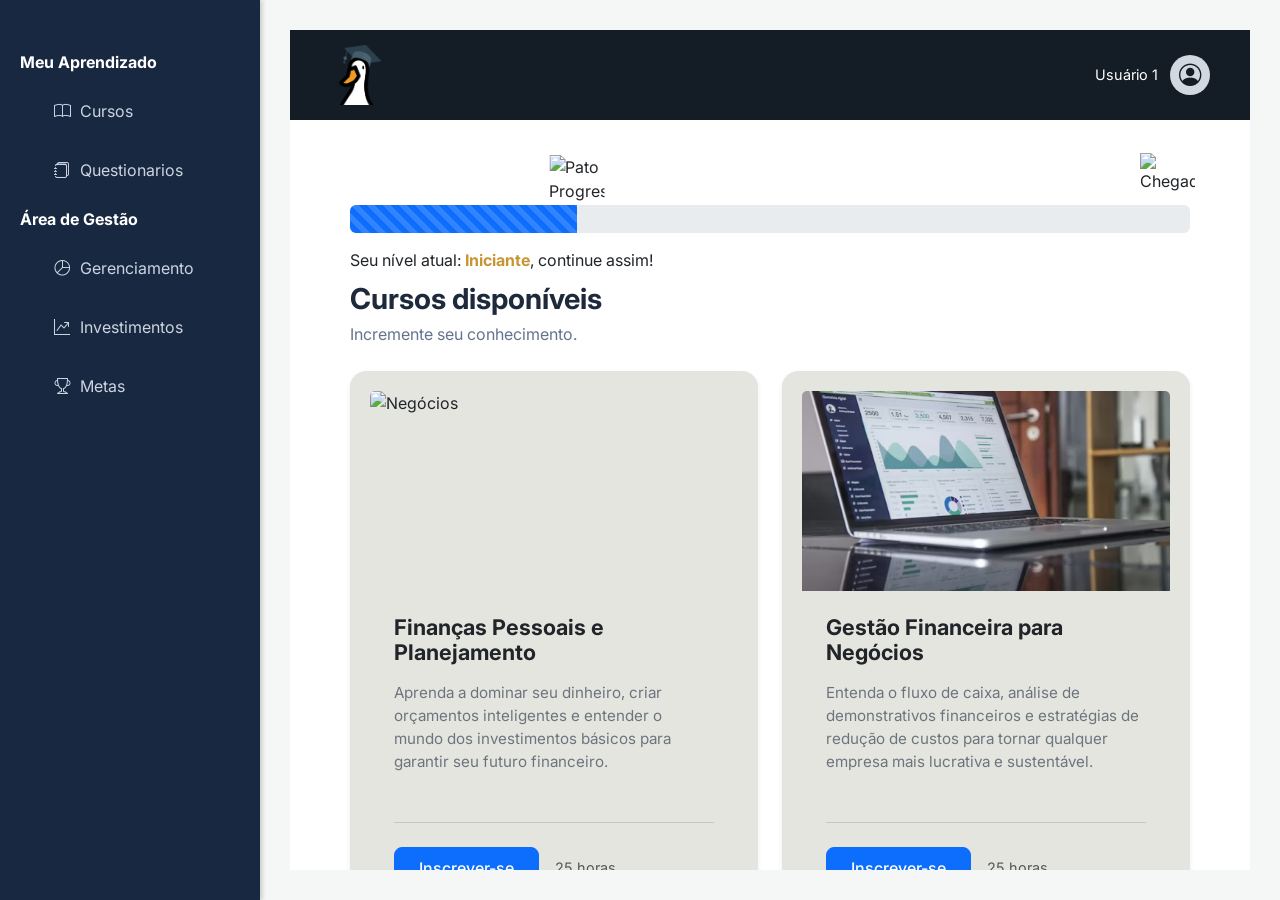
==== aprendizado.html @ 82c851e8 "replanejamento da responsividade e da barra lateral, adicionado conteúdo sobre questionarios e metas" ====
<!DOCTYPE html>
<html lang="en">
<head>
    <meta charset="UTF-8">
    <meta name="viewport" content="width=device-width, initial-scale=1.0">
    <title>Aprendizado - Quackly</title>
    <link href="https://cdn.jsdelivr.net/npm/bootstrap@5.3.3/dist/css/bootstrap.min.css" rel="stylesheet">
    <link rel="stylesheet" href="https://cdn.jsdelivr.net/npm/bootstrap-icons@1.13.1/font/bootstrap-icons.min.css">
    <link rel="stylesheet" href="styles/aprendizado.css">
    <link rel="icon" type="image/png" href="images/quackly_logo.png">
</head>
<body>
    
    <!-- GATILHO SEM JS: Checkbox oculto para controlar a sidebar -->
    <input type="checkbox" id="sidebar-toggle">

    <!-- BOTÃO HAMBÚRGUER: Visível apenas no mobile -->
    <label for="sidebar-toggle" class="hamburger-menu">
        <i class="bi bi-list"></i>
    </label>

    <!-- BARRA LATERAL (SIDEBAR) -->
    <aside class="sidebar-container">
        <div class="sidebar-header">
            <span class="sidebar-title"></span>
            <!-- Botão de fechar visível apenas no mobile -->
            <label for="sidebar-toggle" class="close-menu">
                <i class="bi bi-x-lg"></i>
            </label>
        </div>
        <nav class="sidebar-nav">
            <ul>
                <li><b>Meu Aprendizado</b></a></li>
                    <li style="margin-left: 24px;"><a href="aprendizado.html#cursos"><i class="bi bi-book"></i>Cursos</a></li>
                    <li style="margin-left: 24px;"><a href="aprendizado.html#questionarios"><i class="bi bi-journals"></i></i>Questionarios</a></li>
                <li><b>Área de Gestão</b></a></li>
                    <li style="margin-left: 24px;"><a href="gestao.html"><i class="bi bi-pie-chart"></i> Gerenciamento</a></li>
                    <li style="margin-left: 24px;"><a href="gestao.html#investimentos"><i class="bi bi-graph-up-arrow"></i>Investimentos</a></li>
                    <li style="margin-left: 24px;"><a href="gestao.html#metas"><i class="bi bi-trophy"></i> Metas</a></li>
            </ul>
        </nav>
    </aside>

    <!-- CONTEÚDO PRINCIPAL -->
    <div class="main-container">
        <div class="header">
            <div class="logo-placeholder">
                <img src="images/quackly_logo.png" alt="Logo Pato">
            </div>
            <div class="user-profile">
                <span>Usuário 1</span>
                <div class="user-avatar">
                    <i class="bi bi-person-circle"></i>
                </div>
            </div>
        </div>
        <!-- Content Area -->
            <div class="content">

                <section id="cursos" class="section">
                    <!-- Container posicionado para segurar as imagens por cima da barra -->
                    <div class="custom-progress-wrapper" style="position: relative; margin-top: 35px; margin-bottom: 15px;">
                        
                        <!-- IMAGEM 1: Fica exatamente em cima do fim da barra percorrida (Mude o left para a mesma % do preenchimento) -->
                        <img src="images/quacklylogo2.png" class="progress-duck-avatar" alt="Pato Progresso" 
                            style="position: absolute; left: 27%; top: -50px; transform: translateX(-50%); width: 55px; height: 55px; z-index: 10;">

                        <!-- IMAGEM 2: Fica em cima do fim da barra total (100%) -->
                        <img src="images/flagquackly.png" class="progress-final-flag" alt="Chegada" 
                            style="position: absolute; right: -5px; top: -52px; width: 55px; height: 55px; z-index: 10;">

                        <!-- Sua Barra de Progresso do Bootstrap -->
                        <div class="progress" role="progressbar" aria-label="Example 20px high" aria-valuenow="27" aria-valuemin="0" aria-valuemax="100" style="height: 28px;">
                            <div class="progress-bar progress-bar-striped progress-bar-animated" style="width: 27%"></div>
                        </div>
                    </div>

                    <div class="level-text" style="margin-bottom: 10px;">
                        Seu nível atual: <b style="color: #c79633;">Iniciante</b>, continue assim!
                    </div>

                    <div style="display: flex; justify-content: space-between; align-items: center;">
                        <h2 class="section-title">Cursos disponíveis</h2>
                    </div>

                    <!-- Grid de Cursos -->
                    <div class="courses-grid">
                    <p class="section-subtitle">Incremente seu conhecimento.</p>
                    <div class="row row-cols-1 row-cols-md-2 g-4">
    
                            <!-- CARD 1 -->
                            <div class="col">
                                <div class="card border-0 shadow-sm rounded-4 h-100 overflow-hidden" style="background-color: #e5e5e0;">
                                    <img src="images/gestaofinanceira.png" class="card-img-top object-fit-cover" alt="Negócios" style="height: 200px;">
                                    <div class="card-body p-4 d-flex flex-column">
                                        <h3 class="card-title fw-bold text-dark mb-3" style="font-size: 1.35rem;">
                                            Finanças Pessoais e Planejamento
                                        </h3>
                                        <p class="card-text text-secondary lh-base mb-4 flex-grow-1" style="font-size: 0.95rem;">
                                            Aprenda a dominar seu dinheiro, criar orçamentos inteligentes e entender o mundo dos investimentos básicos para garantir seu futuro financeiro.
                                        </p>
                                        <hr class="text-black-50 my-4 opacity-25">
                                        <div class="d-flex align-items-center justify-content-between text-secondary" style="font-size: 0.9rem;">
                                            <div class="d-flex align-items-center justify-content-between text-secondary" style="font-size: 0.9rem;">
                                                <button class="btn btn-primary fw-medium px-4 py-2 rounded-3 text-nowrap">
                                                    Inscrever-se
                                                </button>
                                                <div class="text-muted text-nowrap mx-3 flex-grow-1">
                                                    25 horas
                                                </div>
                                            </div>
                                        </div>
                                    </div>
                                </div>
                            </div>

                            <!-- CARD 2 -->
                            <div class="col">
                                <div class="card border-0 shadow-sm rounded-4 h-100 overflow-hidden" style="background-color: #e5e5e0;">
                                    <img src="images/notebookCurso.png" class="card-img-top object-fit-cover" alt="Negócios" style="height: 200px;">
                                    <div class="card-body p-4 d-flex flex-column">
                                        <h3 class="card-title fw-bold text-dark mb-3" style="font-size: 1.35rem;">
                                            Gestão Financeira para Negócios
                                        </h3>
                                        <p class="card-text text-secondary lh-base mb-4 flex-grow-1" style="font-size: 0.95rem;">
                                            Entenda o fluxo de caixa, análise de demonstrativos financeiros e estratégias de redução de custos para tornar qualquer empresa mais lucrativa e sustentável.
                                        </p>
                                        <hr class="text-black-50 my-4 opacity-25">
                                        <div class="d-flex align-items-center justify-content-between text-secondary" style="font-size: 0.9rem;">
                                            <div class="d-flex align-items-center justify-content-between text-secondary" style="font-size: 0.9rem;">
                                                <button class="btn btn-primary fw-medium px-4 py-2 rounded-3 text-nowrap">
                                                    Inscrever-se
                                                </button>
                                                <div class="text-muted text-nowrap mx-3 flex-grow-1">
                                                    25 horas
                                                </div>
                                            </div>
                                        </div>
                                    </div>
                                </div>
                            </div>

                        </div>
                    </div>
                </section>

                <section id="questionarios" class="section">
                    <h1 class="section-title">Questionários</h1>
                    <p class="section-subtitle">Teste seus conhecimentos.</p>
                    <!-- Grid de questionarios -->
                    <div class="courses-grid">
                    <div class="row row-cols-1 row-cols-md-3 g-4">
    
                            <!-- CARD 1 -->
                            <div class="col">
                                <div class="card border-0 shadow-sm rounded-4 h-100 overflow-hidden" style="background-color: #e5e5e0;">
                                    <div class="card-body p-4 d-flex flex-column">
                                        <h3 class="card-title fw-bold text-dark mb-3" style="font-size: 1.35rem;">
                                            Dominando suas Finanças Pessoais
                                        </h3>
                                        <p class="card-text text-secondary lh-base mb-4 flex-grow-1" style="font-size: 0.95rem;">
                                            Teste seus conhecimentos sobre planejamento financeiro, investimentos e controle de gastos. Responda às perguntas para avaliar sua saúde financeira e ganhe recompensas ao concluir o questionário!
                                        </p>
                                        <hr class="text-black-50 my-4 opacity-25">
                                        <div class="d-flex align-items-center justify-content-between text-secondary" style="font-size: 0.9rem;">
                                            <div class="d-flex align-items-center justify-content-between text-secondary" style="font-size: 0.9rem;">
                                                <button class="btn btn-primary fw-medium px-4 py-2 rounded-3 text-nowrap">
                                                    Inscrever-se
                                                </button>
                                                <div class="text-muted text-nowrap mx-3 flex-grow-1">
                                                    15 questões
                                                </div>
                                            </div>
                                        </div>
                                    </div>
                                </div>
                            </div>
                            <!-- CARD 2 -->
                            <div class="col">
                                <div class="card border-0 shadow-sm rounded-4 h-100 overflow-hidden" style="background-color: #e5e5e0;">
                                    <div class="card-body p-4 d-flex flex-column">
                                        <h3 class="card-title fw-bold text-dark mb-3" style="font-size: 1.35rem;">
                                            Desafio do Investidor Iniciante
                                        </h3>
                                        <p class="card-text text-secondary lh-base mb-4 flex-grow-1" style="font-size: 0.95rem;">
                                            Descubra se você está pronto para fazer o seu dinheiro render. Entenda os conceitos básicos de renda fixa, renda variável e saiba como montar a sua primeira reserva de emergência de forma segura.
                                        </p>
                                        <hr class="text-black-50 my-4 opacity-25">
                                        <div class="d-flex align-items-center justify-content-between text-secondary" style="font-size: 0.9rem;">
                                            <div class="d-flex align-items-center justify-content-between text-secondary" style="font-size: 0.9rem;">
                                                <button class="btn btn-primary fw-medium px-4 py-2 rounded-3 text-nowrap">
                                                    Inscrever-se
                                                </button>
                                                <div class="text-muted text-nowrap mx-3 flex-grow-1">
                                                    15 questões
                                                </div>
                                            </div>
                                        </div>
                                    </div>
                                </div>
                            </div>
                            <!-- CARD 3 -->
                            <div class="col">
                                <div class="card border-0 shadow-sm rounded-4 h-100 overflow-hidden" style="background-color: #e5e5e0;">
                                    <div class="card-body p-4 d-flex flex-column">
                                        <h3 class="card-title fw-bold text-dark mb-3" style="font-size: 1.35rem;">
                                            Orçamento Inteligente e Consumo Consciente
                                        </h3>
                                        <p class="card-text text-secondary lh-base mb-4 flex-grow-1" style="font-size: 0.95rem;">
                                            Você sabe para onde vai o seu dinheiro no fim do mês? Avalie seus hábitos de consumo, aprenda a identificar despesas desnecessárias e monte uma estratégia eficiente para sair das dívidas e poupar mais.
                                        </p>
                                        <hr class="text-black-50 my-4 opacity-25">
                                        <div class="d-flex align-items-center justify-content-between text-secondary" style="font-size: 0.9rem;">
                                            <div class="d-flex align-items-center justify-content-between text-secondary" style="font-size: 0.9rem;">
                                                <button class="btn btn-primary fw-medium px-4 py-2 rounded-3 text-nowrap">
                                                    Inscrever-se
                                                </button>
                                                <div class="text-muted text-nowrap mx-3 flex-grow-1">
                                                    20 questões
                                                </div>
                                            </div>
                                        </div>
                                    </div>
                                </div>
                            </div>
                </section>

            </div>
        </div>
    </div>
</body>
</html>
---- styles/aprendizado.css ----
@import url("https://cdn.jsdelivr.net/npm/bootstrap-icons@1.13.1/font/bootstrap-icons.min.css");
@import url('https://fonts.googleapis.com/css2?family=Inter:wght@300;400;500;600;700&display=swap');

/* ==========================================================================
   1. EDIÇÃO GERAL & RESET
   ========================================================================== */
* {
    margin: 0;
    padding: 0;
    box-sizing: border-box;
    font-family: 'Inter', 'Segoe UI', Tahoma, Geneva, Verdana, sans-serif;
}

html {
    scroll-behavior: smooth;
}

body {
    background-color: #f4f7f6;
    display: flex;
    min-height: 100vh;
    overflow-x: hidden;
}

/* ==========================================================================
   2. SIDEBAR RESPONSIVA SEM JS (Estilo Limpo)
   ========================================================================== */
#sidebar-toggle {
    display: none;
}

.hamburger-menu {
    position: fixed;
    top: 15px;
    left: 15px;
    font-size: 24px;
    background-color: #141d26;
    color: white;
    padding: 6px 12px;
    border-radius: 4px;
    cursor: pointer;
    z-index: 1050;
}

.sidebar {
    position: fixed;
    top: 0;
    left: -260px;
    width: 260px;
    height: 100vh;
    background-color: #383b42;
    color: #ffffff;
    padding: 25px;
    transition: left 0.3s ease-in-out;
    z-index: 1040;
    display: flex;
    flex-direction: column;
}

.sidebar-mobile-header {
    display: flex;
    justify-content: flex-end;
    margin-bottom: 10px;
}

.close-menu {
    cursor: pointer;
    font-size: 20px;
    color: #fff;
}

.sidebar-item {
    margin-bottom: 25px;
}

.sidebar-header {
    display: flex;
    align-items: center;
    gap: 12px;
    font-size: 16px;
    font-weight: 500;
    margin-bottom: 10px;
    color: #a1a1aa;
    transition: color 0.2s;
}

.sidebar-header i {
    font-size: 18px;
    width: 20px;
    text-align: center;
}

.sidebar-header a {
    color: inherit;
    text-decoration: none;
}

.sidebar-links {
    list-style: none;
    padding-left: 32px;
    margin: 0;
}

.sidebar-links li {
    margin-bottom: 8px;
}

.sidebar-links li a {
    color: #a1a1aa;
    text-decoration: none;
    font-size: 14px;
    transition: color 0.2s;
}

.sidebar-item.active .sidebar-header,
.sidebar-links li.active a,
.sidebar-links li a:hover,
.sidebar-header:hover,
.sidebar-footer:hover {
    color: #ffffff;
}

.sidebar-footer {
    margin-top: auto;
    display: flex;
    align-items: center;
    gap: 12px;
    padding-top: 15px;
    border-top: 1px solid #ffffff15;
    color: #a1a1aa;
    font-size: 14px;
    cursor: pointer;
    transition: color 0.2s;
}

#sidebar-toggle:checked ~ .sidebar {
    left: 0;
}

/* ==========================================================================
   3. CONTEÚDO DA MAIN CONTAINER
   ========================================================================== */
.main-container {
    flex: 1;
    display: flex;
    flex-direction: column;
    width: 100%;
    margin-top: 60px; /* Abre espaço fixo para o botão hambúrguer no mobile */
}

/* Header Responsivo */
.header {
    height: 80px;
    background-color: #141d26;
    display: flex;
    align-items: center;
    justify-content: space-between; /* Melhor que position absolute para flexibilidade */
    padding: 0 20px;
    width: 100%;
}

.logo-placeholder {
    width: 60px;
    height: 60px;
    display: flex;
    align-items: center;
    justify-content: center;
    margin-left: 55px; /* Evita que a logo fique abaixo do botão hambúrguer no mobile */
}

.logo-placeholder img {
    max-width: 100%;
    max-height: 100%;
    object-fit: contain;
}

.user-profile {
    display: flex;
    align-items: center;
    gap: 12px;
    color: white;
}

.user-profile span {
    font-size: 0.9rem;
}

.user-avatar {
    width: 40px;
    height: 40px;
    background-color: #d1d8e0;
    border-radius: 50%;
    display: flex;
    align-items: center;
    justify-content: center;
    color: #141d26;
    font-size: 1.4rem;
}

/* Área de Conteúdo Fluida */
.content {
    flex: 1;
    padding: 30px 20px;
    background-color: white;
}

.section {
    margin-bottom: 60px;
}

.section-title {
    font-size: 1.8rem;
    font-weight: 700;
    color: #1e293b;
    margin-bottom: 5px;
}

.section-subtitle {
    font-size: 1rem;
    color: #64748b;
    margin-bottom: 25px;
}

/* ==========================================================================
   4. COMPONENTES INTERNOS (Cards, Gráficos e Placeholders)
   ========================================================================== */

/* Fileira de Cards Responsiva (Grid de 1 a 3 colunas) */
.cards-row {
    display: grid;
    grid-template-columns: repeat(auto-fit, minmax(240px, 1fr));
    gap: 20px;
    margin-bottom: 40px;
}

.card {
    background: #ffffff;
    border: 1px solid #e2e8f0;
    border-radius: 12px;
    padding: 20px;
    box-shadow: 0 1px 3px rgba(0,0,0,0.05);
}

.card-header {
    display: flex;
    align-items: center;
    gap: 10px;
    color: #64748b;
    font-size: 0.9rem;
    font-weight: 500;
    border: none;
    background: transparent;
    padding: 0;
    margin-bottom: 12px;
}

.card-body-row {
    display: flex;
    justify-content: space-between;
    align-items: center;
    flex-wrap: wrap; /* Evita quebra de layout se o valor for muito grande */
    gap: 10px;
}

.card-value {
    font-size: 1.5rem;
    font-weight: 700;
    color: #0f172a;
}

/* Seção de Despesas e Gráficos */
.expenses-section {
    margin-top: 40px;
}

.chart-container {
    display: flex;
    flex-direction: column;
    gap: 30px;
    background: #f8fafc;
    padding: 25px;
    border-radius: 12px;
    border: 1px solid #e2e8f0;
    align-items: center;
}

.donut-chart {
    width: 150px;
    height: 150px;
    border-radius: 50%;
    background: conic-gradient(#00bcd4 0% 50%, #009688 50% 85%, #e91e63 85% 100%);
}

.chart-legend {
    width: 100%;
    display: flex;
    flex-direction: column;
    gap: 12px;
}

.legend-item {
    display: flex;
    justify-content: space-between;
    align-items: center;
    font-size: 0.95rem;
    color: #334155;
}

.legend-label {
    display: flex;
    align-items: center;
    gap: 10px;
}

.dot {
    width: 12px;
    height: 12px;
    border-radius: 50%;
    flex-shrink: 0;
}

/* Caixas de demonstração (Investimentos e Metas) */
.placeholder-content {
    background: #f8fafc;
    border: 2px dashed #cbd5e1;
    padding: 30px;
    border-radius: 12px;
    color: #64748b;
    text-align: center;
}

/* ==========================================================================
   5. MEDIA QUERIES (Telas Médias e Grandes)
   ========================================================================== */

/* Ajustes a partir de tablets e telas médias */
@media (min-width: 768px) {
    .content {
        padding: 40px;
    }

    .chart-container {
        flex-direction: row; /* Gráfico e legenda lado a lado */
        justify-content: space-around;
        padding: 40px;
    }

    .chart-legend {
        width: auto;
        min-width: 250px;
    }
}

/* Ajustes para computadores e telas grandes (Desktop) */
@media (min-width: 992px) {
    body {
        overflow: hidden; /* Remove barra de rolagem dupla se houver */
    }

    .hamburger-menu, .sidebar-mobile-header {
        display: none;
    }

    /* Fixa a barra permanentemente ao lado */
    .sidebar {
        position: sticky;
        left: 0;
        min-width: 260px;
        width: 260px;
        height: 100vh;
    }

    .main-container {
        margin-top: 0;
        height: 100vh;
    }

    .header {
        padding: 0 40px;
        height: 90px;
    }

    .logo-placeholder {
        margin-left: 0; /* Reseta o recuo feito no mobile */
    }

    .content {
        overflow-y: auto; /* Apenas o conteúdo interno rola para baixo */
        padding: 50px 60px;
    }
}
/* Configuração do Body para alinhar Sidebar e Conteúdo em telas grandes */
body {
    display: flex;
    margin: 0;
    min-height: 100vh;
}

/* Esconde o checkbox de controle */
#sidebar-toggle {
    display: none;
}

/* Botão do Menu Hambúrguer (Mobile) */
.hamburger-menu {
    position: fixed;
    top: 15px;
    left: 15px;
    font-size: 24px;
    background-color: #192841;
    color: white;
    padding: 4px 10px;
    border-radius: 4px;
    cursor: pointer;
    z-index: 1050; /* Fica acima do header do Bootstrap se necessário */
}

/* Estrutura Base da Sidebar (Mobile First - Escondida) */
.sidebar-container {
    position: fixed;
    top: 0;
    left: -260px; /* Escondida à esquerda */
    width: 260px;
    height: 100vh;
    background-color: #192841;
    color: #fff;
    padding: 20px;
    transition: left 0.3s ease-in-out;
    z-index: 1040;
    box-shadow: 2px 0 5px rgba(0,0,0,0.2);
}

.sidebar-header {
    display: flex;
    justify-content: space-between;
    align-items: center;
    margin-bottom: 30px;
}

.sidebar-title {
    font-size: 20px;
    font-weight: bold;
}

.close-menu {
    font-size: 20px;
    cursor: pointer;
}

/* Links da Sidebar */
.sidebar-nav ul {
    list-style: none;
    padding: 0;
    margin: 0;
}

.sidebar-nav ul li {
    margin-bottom: 15px;
}

.sidebar-nav ul li a {
    color: #cbd5e1;
    text-decoration: none;
    display: flex;
    align-items: center;
    gap: 10px;
    padding: 10px;
    border-radius: 6px;
    transition: background 0.2s;
}

.sidebar-nav ul li a:hover {
    background-color: #2d333f;
    color: #fff;
}

/* Ajuste do Container de Conteúdo Principal (Mobile) */
.main-container {
    flex: 1;
    width: 100%;
    padding: 20px;
    margin-top: 50px; /* Dá espaço para o botão hambúrguer fixo no topo */
}


/* --- LÓGICA DE INTERAÇÃO SEM JAVASCRIPT --- */
/* Quando o checkbox estiver ativo, joga a barra lateral para dentro da tela */
#sidebar-toggle:checked ~ .sidebar-container {
    left: 0;
}


/* --- RESPONSIVIDADE PARA DESKTOP (Telas Grandes) --- */
@media (min-width: 992px) {
    /* Esconde os botões de abrir/fechar pois o menu ficará fixo */
    .hamburger-menu, .close-menu {
        display: none;
    }

    /* Fixa a sidebar permanentemente na lateral esquerda */
    .sidebar-container {
        position: sticky;
        left: 0;
        width: 260px;
        min-width: 260px;
    }

    /* Remove o espaçamento de topo do mobile */
    .main-container {
        margin-top: 0;
        padding: 30px;
    }
}
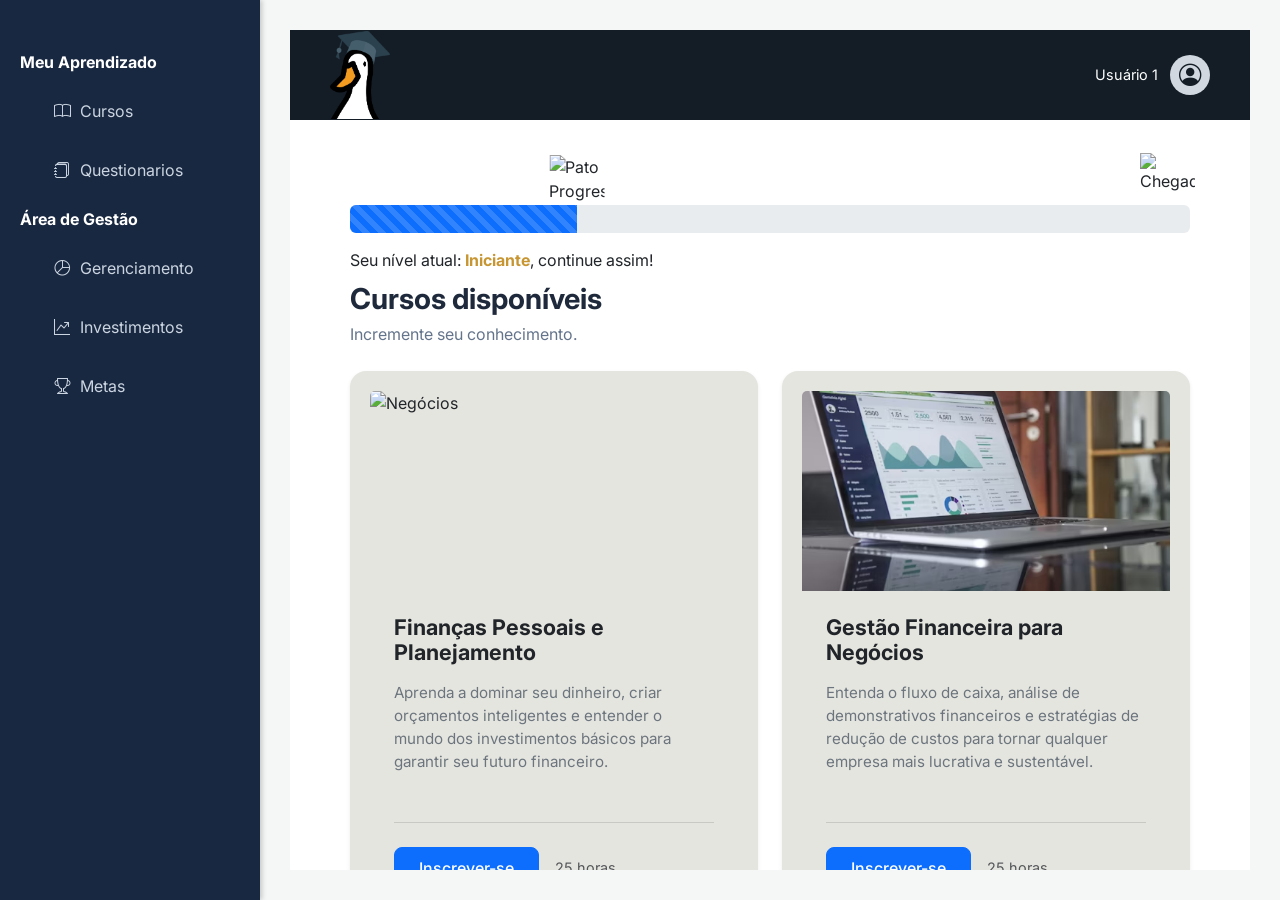
==== commit 1bf2b310: "Corrigindo a padronização" ====
--- a/aprendizado.html
+++ b/aprendizado.html
@@ -45,7 +45,10 @@
     <div class="main-container">
         <div class="header">
             <div class="logo-placeholder">
+                <!-- A imagem do pato agora volta para a página inicial , porém deixa o pato maior (teste)-->
+              <a href="index.html">
                 <img src="images/quackly_logo.png" alt="Logo Pato">
+              </a>
             </div>
             <div class="user-profile">
                 <span>Usuário 1</span>
